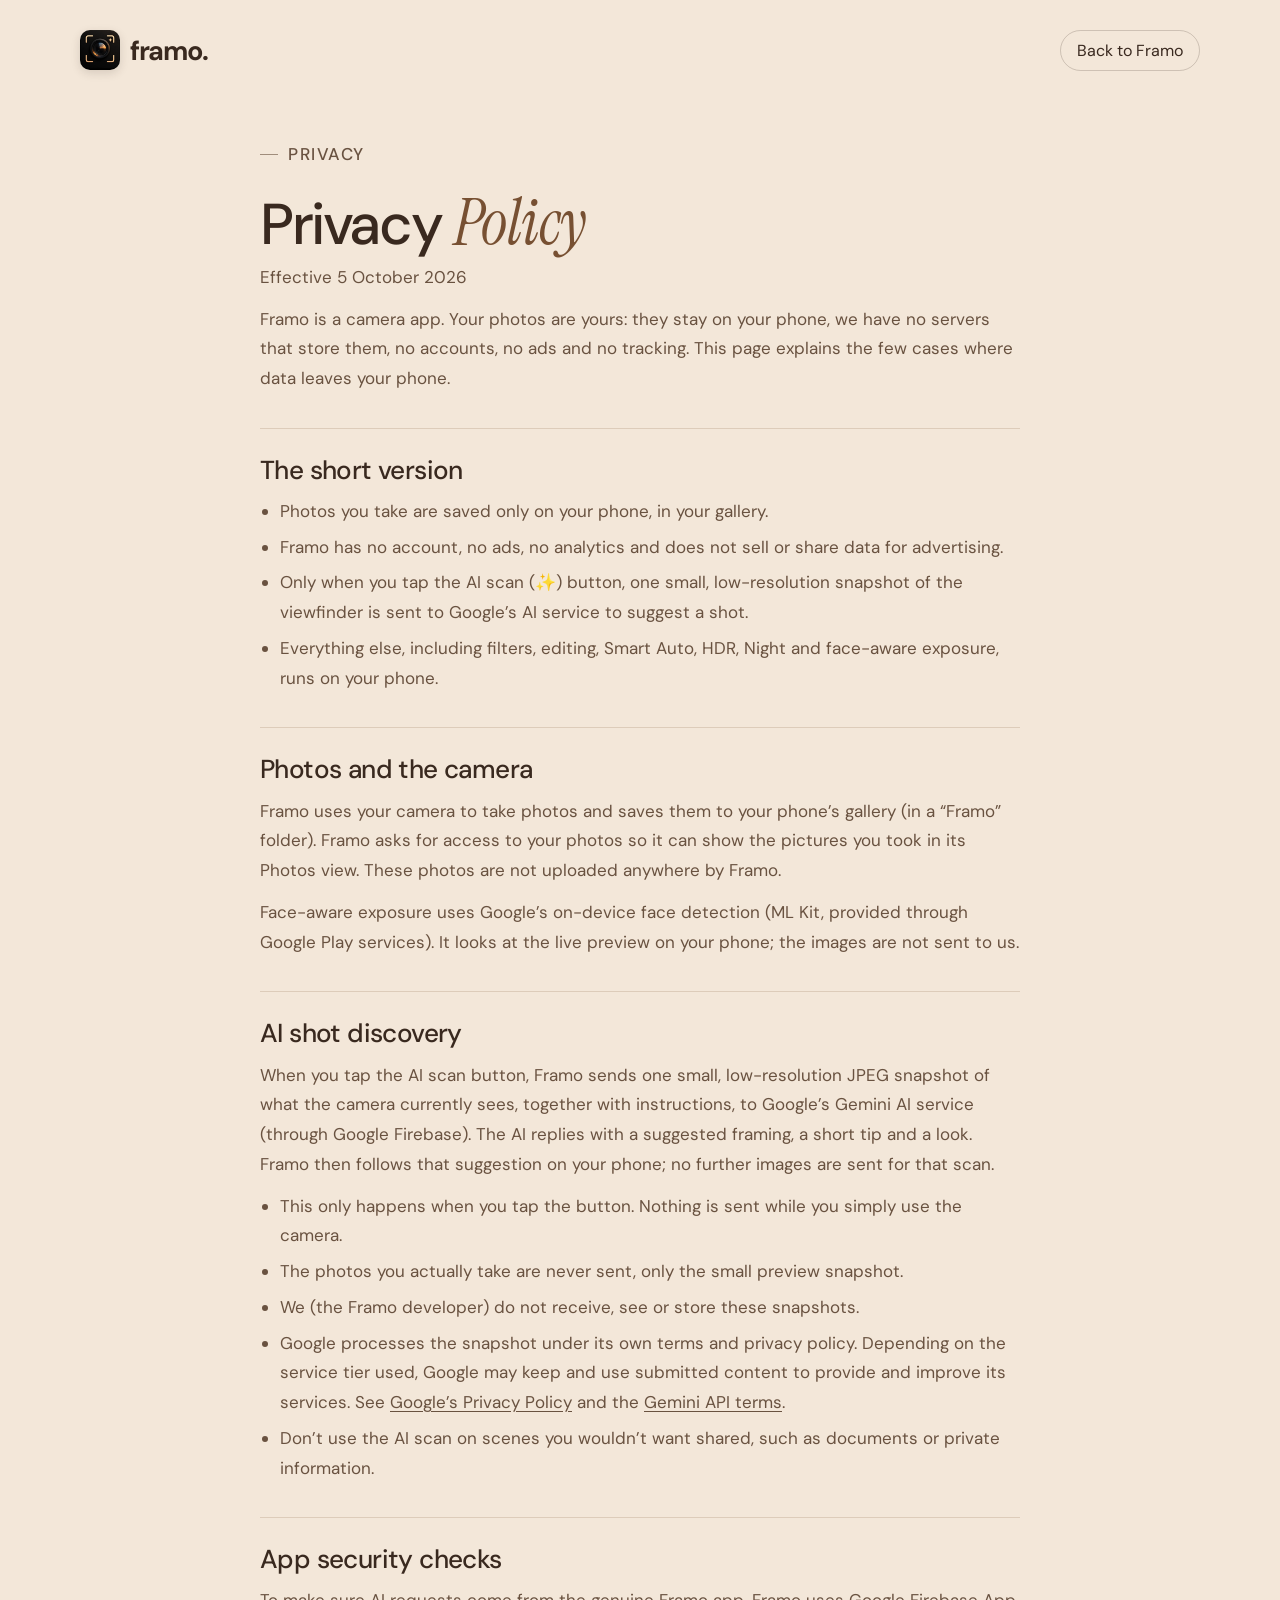
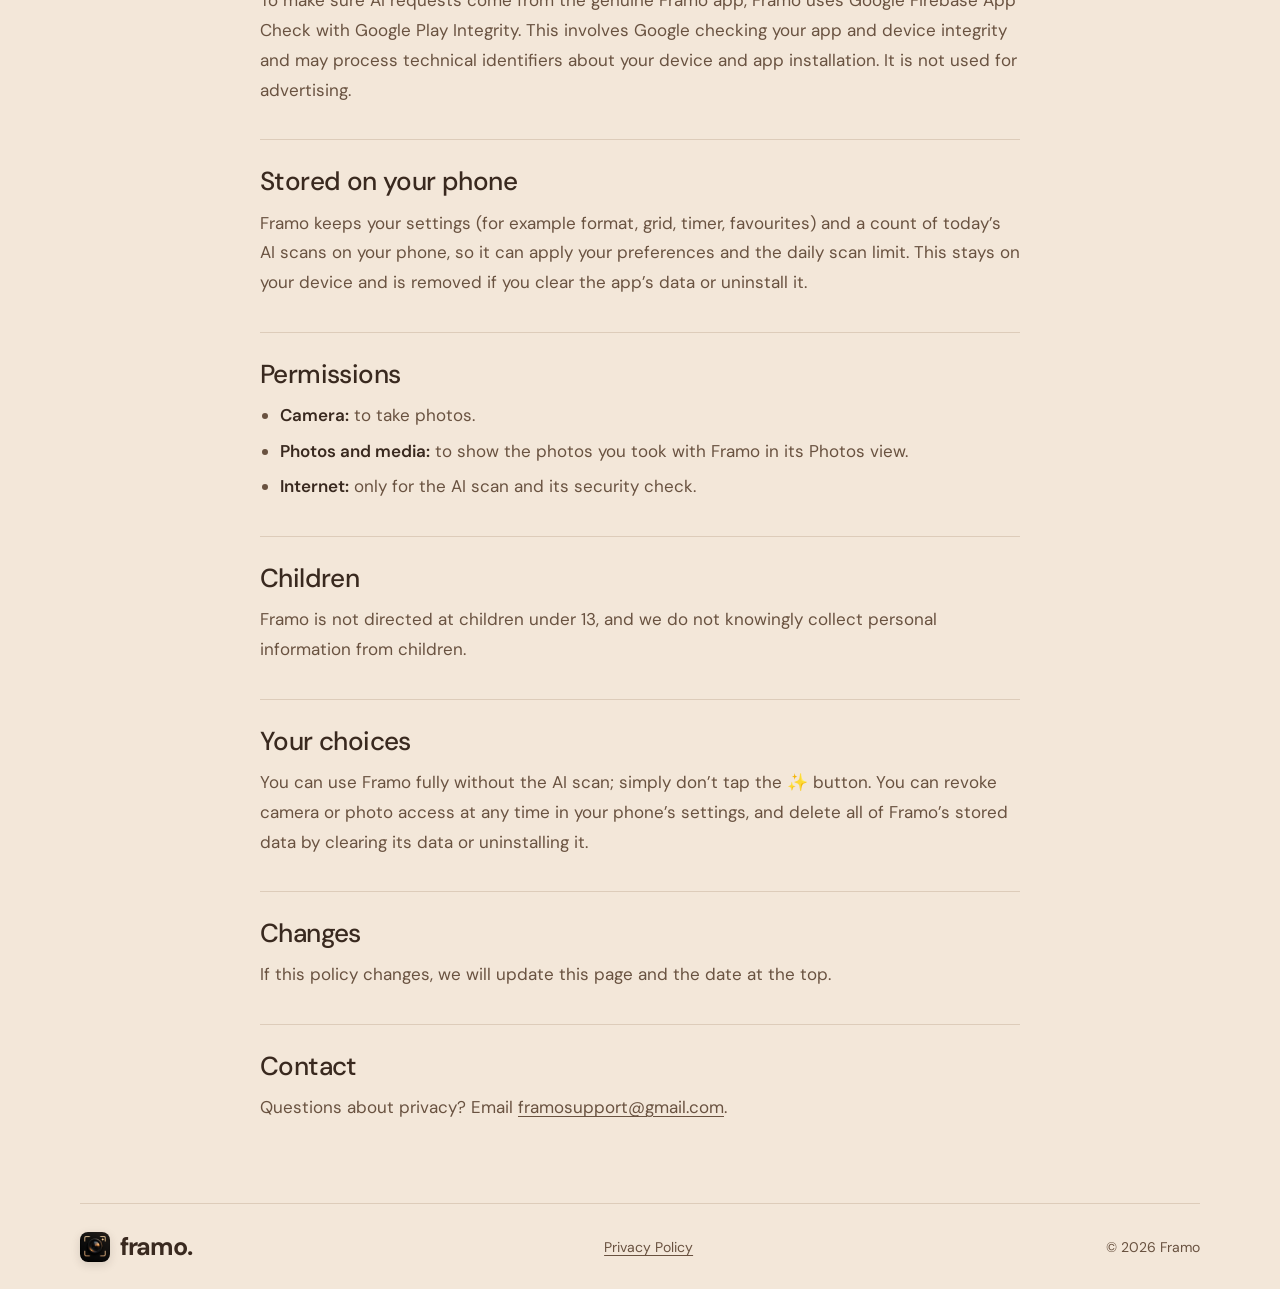
==== privacy.html @ 023f934d "Add files via upload" ====
<!doctype html>
<html lang="en">
<head>
  <meta charset="UTF-8">
  <meta name="viewport" content="width=device-width, initial-scale=1">
  <meta name="theme-color" content="#f3e7d9">
  <meta name="color-scheme" content="light only">
  <meta name="description" content="How the Framo camera app handles your photos and data.">
  <title>Privacy Policy — Framo</title>
  <link rel="icon" href="assets/framo-icon-rounded.png" type="image/png">
  <link rel="preload" href="assets/fonts/dm-sans.woff2" as="font" type="font/woff2" crossorigin>
  <link rel="stylesheet" href="landing.css">
</head>
<body>
  <a class="skip-link" href="#main">Skip to content</a>
  <header class="site-header wrap">
    <a class="brand" href="index.html" aria-label="Framo home"><img src="assets/framo-icon-rounded.png" alt="" width="40" height="40">framo.</a>
    <nav aria-label="Main navigation"><a class="nav-cta" href="index.html">Back to Framo</a></nav>
  </header>
  <main id="main" class="legal wrap">
    <p class="eyebrow">Privacy</p>
    <h1>Privacy <em>Policy</em></h1>
    <p class="legal-date">Effective 5 October 2026</p>

    <p class="legal-lead">Framo is a camera app. Your photos are yours: they stay on your phone, we have no servers that store them, no accounts, no ads and no tracking. This page explains the few cases where data leaves your phone.</p>

    <section>
      <h2>The short version</h2>
      <ul>
        <li>Photos you take are saved only on your phone, in your gallery.</li>
        <li>Framo has no account, no ads, no analytics and does not sell or share data for advertising.</li>
        <li>Only when you tap the AI scan (✨) button, one small, low-resolution snapshot of the viewfinder is sent to Google’s AI service to suggest a shot.</li>
        <li>Everything else, including filters, editing, Smart Auto, HDR, Night and face-aware exposure, runs on your phone.</li>
      </ul>
    </section>

    <section>
      <h2>Photos and the camera</h2>
      <p>Framo uses your camera to take photos and saves them to your phone’s gallery (in a “Framo” folder). Framo asks for access to your photos so it can show the pictures you took in its Photos view. These photos are not uploaded anywhere by Framo.</p>
      <p>Face-aware exposure uses Google’s on-device face detection (ML Kit, provided through Google Play services). It looks at the live preview on your phone; the images are not sent to us.</p>
    </section>

    <section>
      <h2>AI shot discovery</h2>
      <p>When you tap the AI scan button, Framo sends one small, low-resolution JPEG snapshot of what the camera currently sees, together with instructions, to Google’s Gemini AI service (through Google Firebase). The AI replies with a suggested framing, a short tip and a look. Framo then follows that suggestion on your phone; no further images are sent for that scan.</p>
      <ul>
        <li>This only happens when you tap the button. Nothing is sent while you simply use the camera.</li>
        <li>The photos you actually take are never sent, only the small preview snapshot.</li>
        <li>We (the Framo developer) do not receive, see or store these snapshots.</li>
        <li>Google processes the snapshot under its own terms and privacy policy. Depending on the service tier used, Google may keep and use submitted content to provide and improve its services. See <a href="https://policies.google.com/privacy" target="_blank" rel="noopener noreferrer">Google’s Privacy Policy</a> and the <a href="https://ai.google.dev/gemini-api/terms" target="_blank" rel="noopener noreferrer">Gemini API terms</a>.</li>
        <li>Don’t use the AI scan on scenes you wouldn’t want shared, such as documents or private information.</li>
      </ul>
    </section>

    <section>
      <h2>App security checks</h2>
      <p>To make sure AI requests come from the genuine Framo app, Framo uses Google Firebase App Check with Google Play Integrity. This involves Google checking your app and device integrity and may process technical identifiers about your device and app installation. It is not used for advertising.</p>
    </section>

    <section>
      <h2>Stored on your phone</h2>
      <p>Framo keeps your settings (for example format, grid, timer, favourites) and a count of today’s AI scans on your phone, so it can apply your preferences and the daily scan limit. This stays on your device and is removed if you clear the app’s data or uninstall it.</p>
    </section>

    <section>
      <h2>Permissions</h2>
      <ul>
        <li><strong>Camera:</strong> to take photos.</li>
        <li><strong>Photos and media:</strong> to show the photos you took with Framo in its Photos view.</li>
        <li><strong>Internet:</strong> only for the AI scan and its security check.</li>
      </ul>
    </section>

    <section>
      <h2>Children</h2>
      <p>Framo is not directed at children under 13, and we do not knowingly collect personal information from children.</p>
    </section>

    <section>
      <h2>Your choices</h2>
      <p>You can use Framo fully without the AI scan; simply don’t tap the ✨ button. You can revoke camera or photo access at any time in your phone’s settings, and delete all of Framo’s stored data by clearing its data or uninstalling it.</p>
    </section>

    <section>
      <h2>Changes</h2>
      <p>If this policy changes, we will update this page and the date at the top.</p>
    </section>

    <section>
      <h2>Contact</h2>
      <p>Questions about privacy? Email <a href="mailto:framosupport@gmail.com">framosupport@gmail.com</a>.</p>
    </section>
  </main>
  <footer class="wrap site-footer"><a class="brand" href="index.html" aria-label="Framo home"><img src="assets/framo-icon-rounded.png" alt="" width="30" height="30">framo.</a><small><a href="privacy.html">Privacy Policy</a></small><small>© <span id="year">2026</span> Framo</small></footer>
  <script>document.querySelector('#year').textContent = new Date().getFullYear();</script>
</body>
</html>
---- landing.css ----
@font-face { font-family: 'DM Sans'; src: url('assets/fonts/dm-sans.woff2') format('woff2'); font-weight: 100 1000; font-display: swap; }
@font-face { font-family: 'Instrument Serif'; src: url('assets/fonts/instrument-serif-italic.woff2') format('woff2'); font-style: italic; font-weight: 400; font-display: swap; }
:root {
  color-scheme: light;
  --paper: #f3e7d9;
  --ink: #39291f;
  --muted: #695240;
  --accent: #775032;
  font-family: 'DM Sans', Arial, Helvetica, sans-serif;
  color: var(--ink);
  background: var(--paper);
  font-synthesis: none;
}
* { box-sizing: border-box; }
html { scroll-behavior: smooth; scroll-padding-top: 24px; }
body { margin: 0; font-size: 18px; }
a { color: inherit; text-decoration: none; }
img { display: block; max-width: 100%; }
figure, p { margin: 0; }
a:focus-visible, summary:focus-visible { outline: 2px solid var(--accent); outline-offset: 6px; }
::selection { background: #ddbea0; color: var(--ink); }
.wrap { width: min(1120px, calc(100% - 96px)); margin-inline: auto; }
.skip-link { position: fixed; top: -70px; left: 16px; padding: 12px; background: var(--ink); color: white; z-index: 5; }
.skip-link:focus { top: 16px; }
.site-header { height: 100px; display: flex; align-items: center; justify-content: space-between; }
.brand { display: inline-flex; align-items: center; gap: 10px; font-size: 27px; font-weight: 700; letter-spacing: -1.3px; }
.site-header nav { display: flex; gap: 32px; font-size: 16px; }
.site-header nav a:hover { text-decoration: underline; text-underline-offset: 5px; }
.hero { min-height: 610px; display: grid; grid-template-columns: 1fr 1fr; gap: 44px; align-items: center; padding-block: 65px 100px; }
.hero > * { min-width: 0; }
.eyebrow { font-size: 13px; letter-spacing: 1.5px; text-transform: uppercase; line-height: 1.8; color: var(--muted); }
h1, h2 { font-weight: 500; letter-spacing: -2px; }
h1 { font-size: clamp(44px, 4.5vw, 64px); line-height: 1.09; margin: 25px 0 24px; }
em { font-family: Georgia, 'Times New Roman', serif; font-weight: 400; color: var(--accent); }
.intro { max-width: 420px; color: var(--muted); font-size: 18px; line-height: 1.75; margin-bottom: 28px; }
.play-link { display: inline-flex; align-items: center; gap: 13px; padding: 11px 20px; border-radius: 8px; background: var(--ink); color: #fff; transition: background .2s; }
.play-link:hover { background: #68472f; }
.play-link svg { width: 28px; height: 32px; fill: none; stroke: currentColor; stroke-width: 1.3; }
.play-link > span { font-size: 23px; line-height: 1.2; }
.play-link small { display: block; font-size: 11px; letter-spacing: 1.4px; margin-bottom: 3px; }
.platform-note { margin-top: 12px; font-size: 14px; color: var(--muted); }
.comparison { position: relative; height: 410px; }
.comparison figure { position: absolute; width: 55%; }
.comparison img { width: 100%; height: 320px; object-fit: cover; border-radius: 3px; }
.scene-photo { left: 0; top: 0; transform: rotate(-5deg); }
.framed-photo { right: 0; top: 47px; padding: 9px 9px 0; background: #fff8ef; box-shadow: 0 13px 35px #58391f1c; transform: rotate(5deg); }
.comparison .framed-photo img { height: 288px; }
.comparison figcaption { font-size: 14px; padding: 13px 2px; color: var(--muted); display: flex; justify-content: space-between; }
.image-note { position: absolute; bottom: 0; right: 4px; font-size: 12px; color: var(--muted); }
.how-section { background: #e4d0b9; color: var(--ink); padding: 68px 0 72px; }
.how-section .eyebrow { color: var(--muted); }
h2 { font-size: clamp(38px, 3.7vw, 52px); line-height: 1.16; margin: 18px 0 0; }
.how-section h2 em { color: var(--accent); }
.steps { list-style: none; padding: 0; margin: 45px 0 0; display: grid; grid-template-columns: repeat(3, minmax(0, 1fr)); gap: 48px; }
.steps li { border-top: 1px solid #80573540; padding-top: 20px; }
.step-number { font-size: 14px; color: var(--accent); }
h3 { font-size: 23px; font-weight: 500; letter-spacing: -.3px; margin: 17px 0 10px; }
.steps p { font-size: 18px; line-height: 1.75; color: var(--muted); max-width: 300px; }
.download-section { text-align: center; padding-block: 88px 65px; }
.download-section h2 { max-width: 620px; margin-inline: auto; }
.download-section > p:not(.eyebrow) { font-size: 18px; color: var(--muted); line-height: 1.75; margin: 19px 0 26px; }
.looks { max-width: 520px; margin: 25px auto 0; color: var(--muted); font-size: 16px; }
.looks summary { cursor: pointer; list-style-position: inside; padding: 12px 8px; }
.looks p { font-size: 16px; line-height: 2; padding: 10px 12px 0; }
.site-footer { border-top: 1px solid #80573530; padding-block: 26px; display: flex; justify-content: space-between; align-items: center; gap: 20px; }
.site-footer .brand { font-size: 25px; }
.site-footer small { font-size: 14px; color: var(--muted); }
@media (max-width: 900px) {
  .wrap { width: calc(100% - 56px); }
  .hero { gap: 28px; min-height: 560px; }
  h1 { font-size: 48px; }
  .comparison { height: 365px; }
  .comparison img { height: 273px; }
  .comparison .framed-photo img { height: 250px; }
  .steps { gap: 28px; }
}
@media (max-width: 650px) {
  .wrap { width: calc(100% - 40px); }
  .site-header { height: 80px; }
  .brand { font-size: 24px; }
  .site-header nav { gap: 20px; font-size: 14px; }
  .hero { grid-template-columns: minmax(0, 1fr); gap: 46px; padding-block: 38px 55px; }
  h1 { font-size: clamp(42px, 9vw, 58px); margin-block: 18px 20px; letter-spacing: -1.7px; }
  .intro { max-width: 390px; }
  .comparison { width: min(440px, 100%); margin-inline: auto; height: 365px; }
  .comparison img { height: 282px; }
  .comparison .framed-photo img { height: 250px; }
  .scene-photo { left: 3%; }
  .framed-photo { right: 3%; }
  .how-section { padding-block: 48px; }
  h2 { font-size: 40px; letter-spacing: -1.3px; }
  .steps { grid-template-columns: 1fr; gap: 24px; margin-top: 32px; }
  .steps li { display: grid; grid-template-columns: 28px 1fr; column-gap: 14px; padding-top: 22px; }
  .step-number { grid-row: span 2; margin-top: 3px; }
  h3 { margin: 0 0 7px; }
  .steps p { max-width: none; }
  .download-section { padding-block: 58px 44px; }
  .site-footer { gap: 10px; }
}
@media (max-width: 360px) {
  .site-header nav { gap: 14px; }
  .site-header nav a:first-child { display: none; }
  .comparison { height: 320px; }
  .comparison img { height: 235px; }
  .comparison .framed-photo img { height: 205px; }
  .site-footer { flex-wrap: wrap; }
  .site-footer small { font-size: 13px; }
}
@media (prefers-reduced-motion: reduce) {
  html { scroll-behavior: auto; }
  * { transition: none !important; }
}

/* ---- Polish ---- */
em { font-family: 'Instrument Serif', Georgia, 'Times New Roman', serif; font-style: italic; font-size: 1.1em; letter-spacing: -.5px; }
h1, h2 { font-weight: 500; letter-spacing: -2.4px; }
h1 em { display: inline-block; margin-top: 4px; }
.eyebrow { font-weight: 500; }
.eyebrow::before { content: ""; display: inline-block; width: 18px; height: 1px; background: currentColor; vertical-align: middle; margin: 0 10px 3px 0; opacity: .6; }
.download-section .eyebrow::before { display: none; }
.nav-cta { border: 1px solid #39291f33; border-radius: 99px; padding: 9px 16px; transition: background .2s, border-color .2s; }
.site-header nav a.nav-cta:hover { background: var(--ink); color: #fff; text-decoration: none; border-color: var(--ink); }
.brand img { border-radius: 10px; box-shadow: 0 3px 10px #39291f26; }
.site-footer .brand img { border-radius: 8px; }
.play-link { box-shadow: 0 10px 22px #39291f2e; transition: background .2s, transform .2s, box-shadow .2s; }
.play-link:hover { transform: translateY(-2px); box-shadow: 0 14px 28px #39291f38; }

/* Hero: the viewfinder with the AI frame on the boat, and the photo you get. */
.hero { background: radial-gradient(ellipse 45% 55% at 78% 50%, #ead6bf 0%, transparent 70%); }
.scene-photo { padding: 9px 9px 0; background: #241b15; border-radius: 22px; box-shadow: 0 18px 40px #39291f30; }
.viewfinder { position: relative; height: 320px; border-radius: 14px; overflow: hidden; }
.viewfinder svg { position: absolute; inset: 0; width: 100%; height: 100%; display: block; }
.viewfinder::after { content: ""; position: absolute; inset: 0; pointer-events: none;
  background: linear-gradient(90deg, transparent calc(33.33% - .5px), #ffffff40 calc(33.33% - .5px) calc(33.33% + .5px), transparent calc(33.33% + .5px) calc(66.66% - .5px), #ffffff40 calc(66.66% - .5px) calc(66.66% + .5px), transparent calc(66.66% + .5px)),
              linear-gradient(0deg, transparent calc(33.33% - .5px), #ffffff40 calc(33.33% - .5px) calc(33.33% + .5px), transparent calc(33.33% + .5px) calc(66.66% - .5px), #ffffff40 calc(66.66% - .5px) calc(66.66% + .5px), transparent calc(66.66% + .5px)); }
.shot-frame { fill: none; stroke: #f5dc86; stroke-width: 6; animation: pulse 2.4s ease-in-out infinite; }
.shot-label rect { fill: #241b15; opacity: .85; }
.shot-label text { fill: #f8ecd2; font: 600 32px 'DM Sans', Arial, sans-serif; text-anchor: middle; }
.scene-photo figcaption { color: #e8d8c3; padding: 11px 6px 12px; }
.comparison .framed-photo { animation: develop .9s .25s cubic-bezier(.2,.7,.2,1) both; }
@keyframes develop { from { opacity: 0; transform: rotate(9deg) translate(18px, 22px); filter: saturate(0) brightness(1.25); } }
@keyframes pulse { 50% { stroke-opacity: .55; } }

/* Steps */
.step-number { font: italic 30px/1 'Instrument Serif', Georgia, serif; }
.steps li { transition: border-color .25s; }
.steps li:hover { border-top-color: var(--accent); }

/* Looks */
.download-section h2 em { white-space: nowrap; }
.looks { max-width: 820px; margin-top: 34px; }
.looks > p { font-size: 15px; }
.look-chips { list-style: none; padding: 0; margin: 14px 0 0; display: flex; flex-wrap: wrap; justify-content: center; gap: 8px; }
.look-chips li { display: inline-flex; align-items: center; gap: 7px; padding: 6px 12px 6px 7px; border: 1px solid #80573533; border-radius: 99px; font-size: 14px; color: var(--muted); background: #fbf3ea; }
.look-chips i { width: 14px; height: 14px; border-radius: 50%; box-shadow: inset 0 0 0 1px #0000001a; }
.sw-original { background: linear-gradient(135deg, #a9b9b9 50%, #4f7b7d 50%); }
.sw-clean { background: linear-gradient(135deg, #c9d6d8 50%, #3f7477 50%); }
.sw-harbor { background: linear-gradient(135deg, #9fb0b4 50%, #3d6670 50%); }
.sw-dusk { background: linear-gradient(135deg, #e6c99c 50%, #7f7a5f 50%); }
.sw-cine { background: linear-gradient(135deg, #e7b77d 50%, #1f5e66 50%); }
.sw-noir { background: linear-gradient(135deg, #d2d2d2 50%, #2b2b2b 50%); }
.sw-bleach { background: linear-gradient(135deg, #d9d6cf 50%, #5d6a69 50%); }
.sw-moody { background: linear-gradient(135deg, #7d8b80 50%, #23332f 50%); }
.sw-retro { background: linear-gradient(135deg, #e8cf98 50%, #8b6a45 50%); }

@media (max-width: 900px) { .viewfinder { height: 273px; } }
@media (max-width: 650px) {
  .viewfinder { height: 262px; }
  .hero { background: none; }
  .download-section h2 em { white-space: normal; }
}
@media (max-width: 360px) { .viewfinder { height: 218px; } }
@media (prefers-reduced-motion: reduce) { .shot-frame, .comparison .framed-photo { animation: none; } }

.site-header nav { align-items: center; }
@media (max-width: 650px) {
  /* Keep the AI frame on the boat visible next to the print. */
  .comparison .scene-photo { width: 58%; left: 0; }
  .comparison .framed-photo { width: 45%; right: 0; top: 64px; }
}
@media (max-width: 420px) {
  .site-header nav a:not(.nav-cta) { display: none; }
}
@media (max-width: 650px) {
  .comparison { height: 390px; }
  .image-note { left: 4px; right: auto; }
}

/* Privacy policy page */
.legal { max-width: 760px; padding-block: 40px 80px; }
.legal h1 { margin: 14px 0 6px; }
.legal-date { font-size: 14px; color: var(--muted); }
.legal-lead { font-size: 20px; line-height: 1.7; margin: 28px 0 8px; }
.legal section { border-top: 1px solid #80573530; margin-top: 34px; padding-top: 26px; }
.legal h2 { font-size: 26px; letter-spacing: -.6px; margin: 0 0 12px; }
.legal p, .legal li { font-size: 17px; line-height: 1.75; color: var(--muted); }
.legal p + p { margin-top: 12px; }
.legal ul { padding-left: 20px; margin: 12px 0 0; }
.legal li + li { margin-top: 6px; }
.legal strong { color: var(--ink); font-weight: 600; }
.legal a, .site-footer small a { text-decoration: underline; text-underline-offset: 3px; }
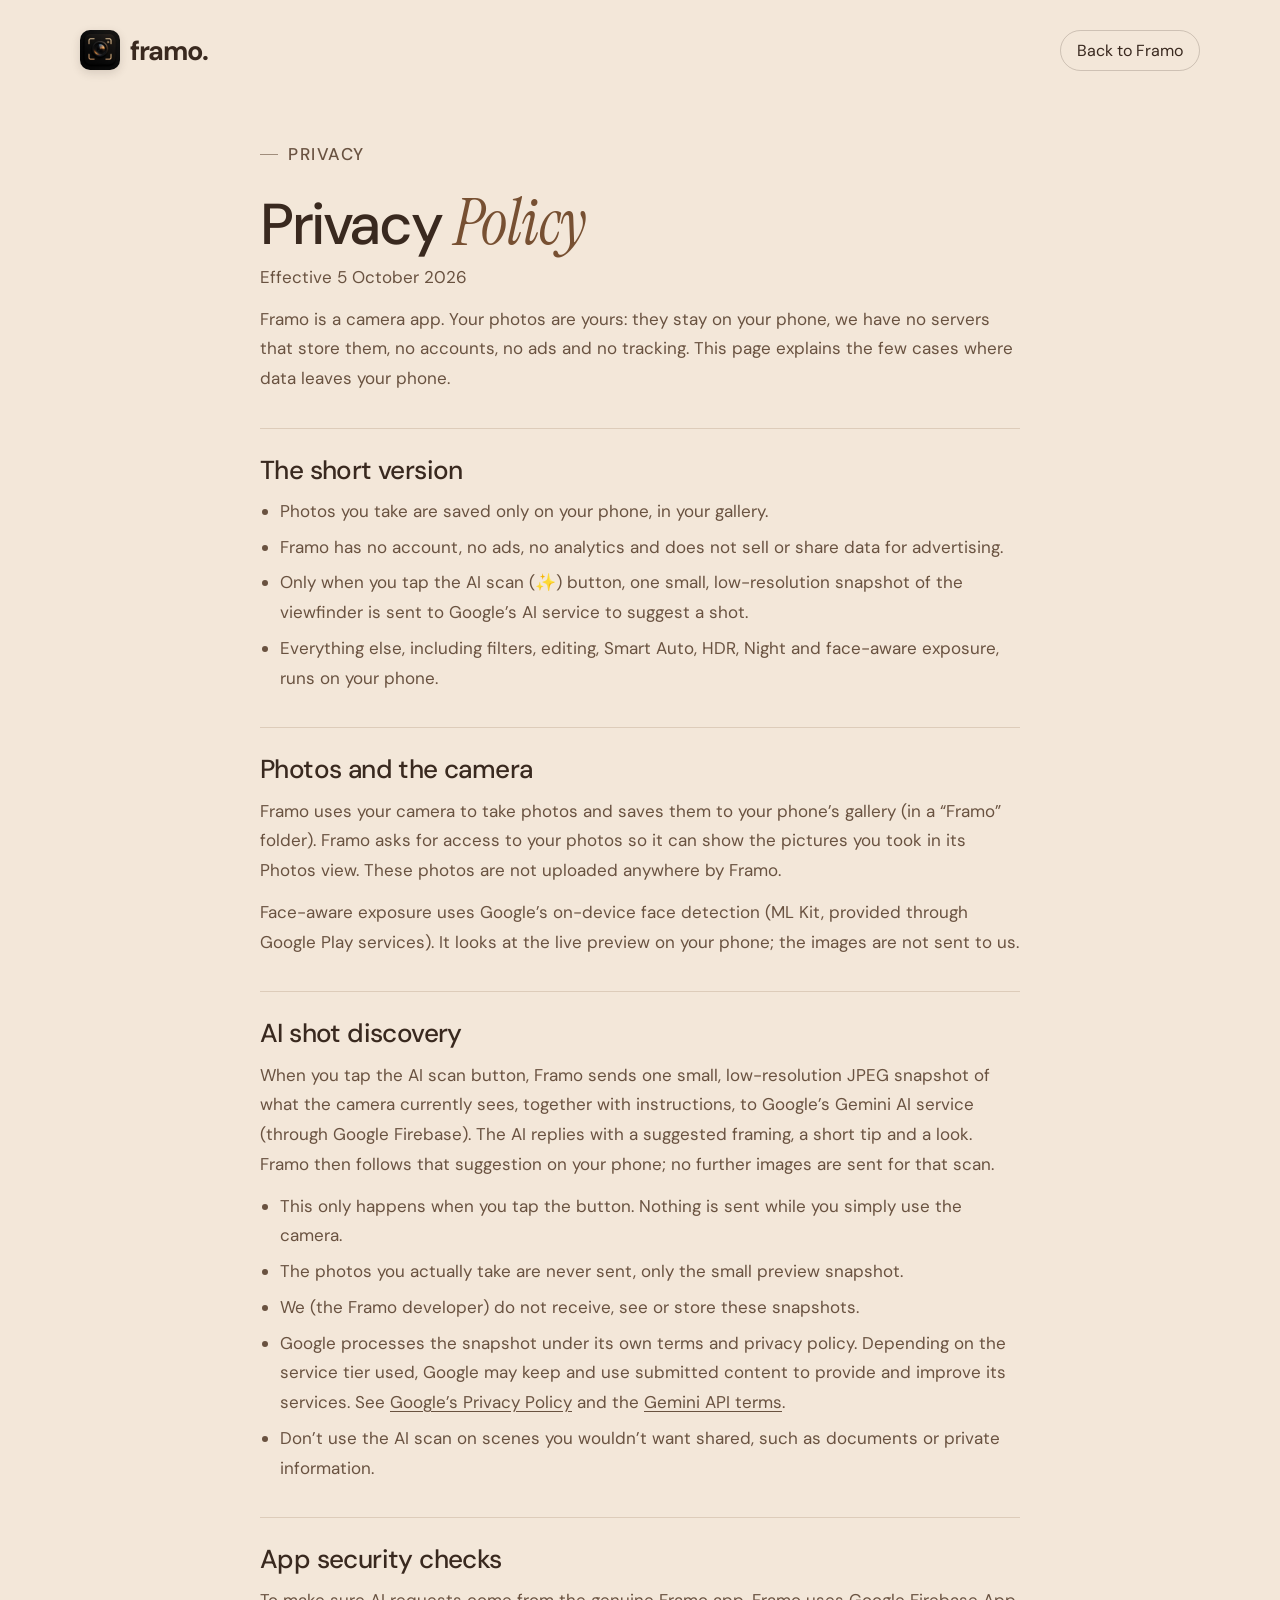
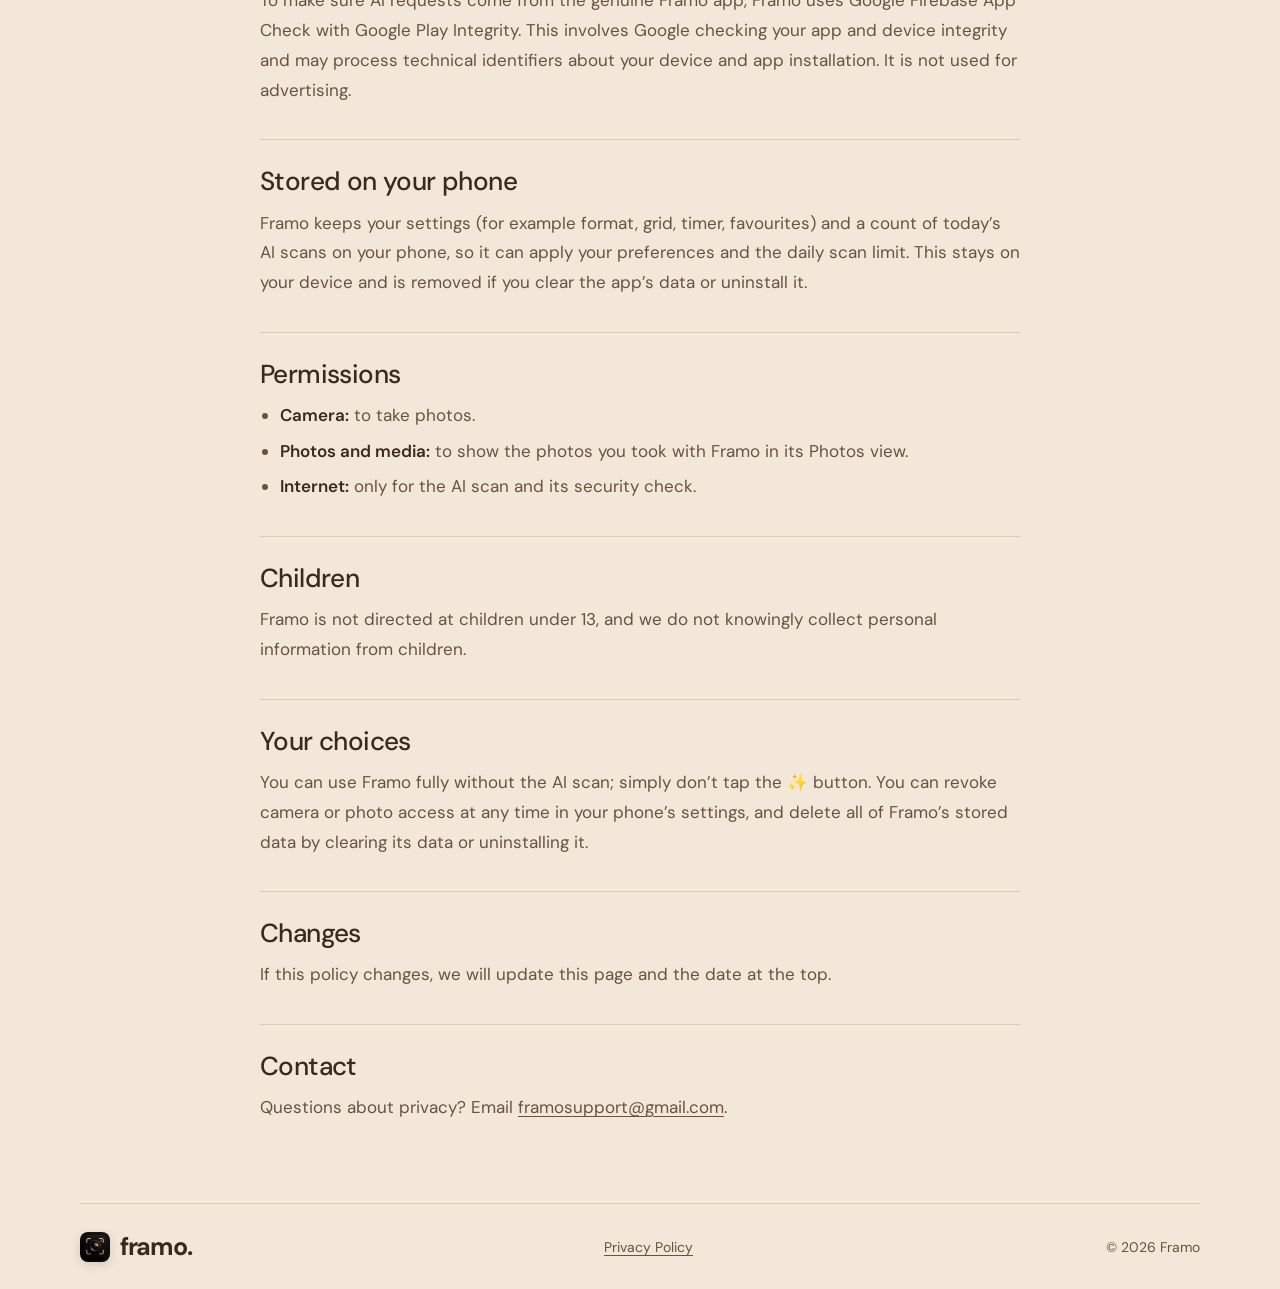
==== commit 8eb55f85: "Add files via upload" ====
--- a/privacy.html
+++ b/privacy.html
@@ -7,14 +7,14 @@
   <meta name="color-scheme" content="light only">
   <meta name="description" content="How the Framo camera app handles your photos and data.">
   <title>Privacy Policy — Framo</title>
-  <link rel="icon" href="assets/framo-icon-rounded.png" type="image/png">
+  <link rel="icon" href="assets/framo-icon.png" type="image/png">
   <link rel="preload" href="assets/fonts/dm-sans.woff2" as="font" type="font/woff2" crossorigin>
   <link rel="stylesheet" href="landing.css">
 </head>
 <body>
   <a class="skip-link" href="#main">Skip to content</a>
   <header class="site-header wrap">
-    <a class="brand" href="index.html" aria-label="Framo home"><img src="assets/framo-icon-rounded.png" alt="" width="40" height="40">framo.</a>
+    <a class="brand" href="index.html" aria-label="Framo home"><img src="assets/framo-icon.png" alt="" width="40" height="40">framo.</a>
     <nav aria-label="Main navigation"><a class="nav-cta" href="index.html">Back to Framo</a></nav>
   </header>
   <main id="main" class="legal wrap">
@@ -91,7 +91,7 @@
       <p>Questions about privacy? Email <a href="mailto:framosupport@gmail.com">framosupport@gmail.com</a>.</p>
     </section>
   </main>
-  <footer class="wrap site-footer"><a class="brand" href="index.html" aria-label="Framo home"><img src="assets/framo-icon-rounded.png" alt="" width="30" height="30">framo.</a><small><a href="privacy.html">Privacy Policy</a></small><small>© <span id="year">2026</span> Framo</small></footer>
+  <footer class="wrap site-footer"><a class="brand" href="index.html" aria-label="Framo home"><img src="assets/framo-icon.png" alt="" width="30" height="30">framo.</a><small><a href="privacy.html">Privacy Policy</a></small><small>© <span id="year">2026</span> Framo</small></footer>
   <script>document.querySelector('#year').textContent = new Date().getFullYear();</script>
 </body>
 </html>
